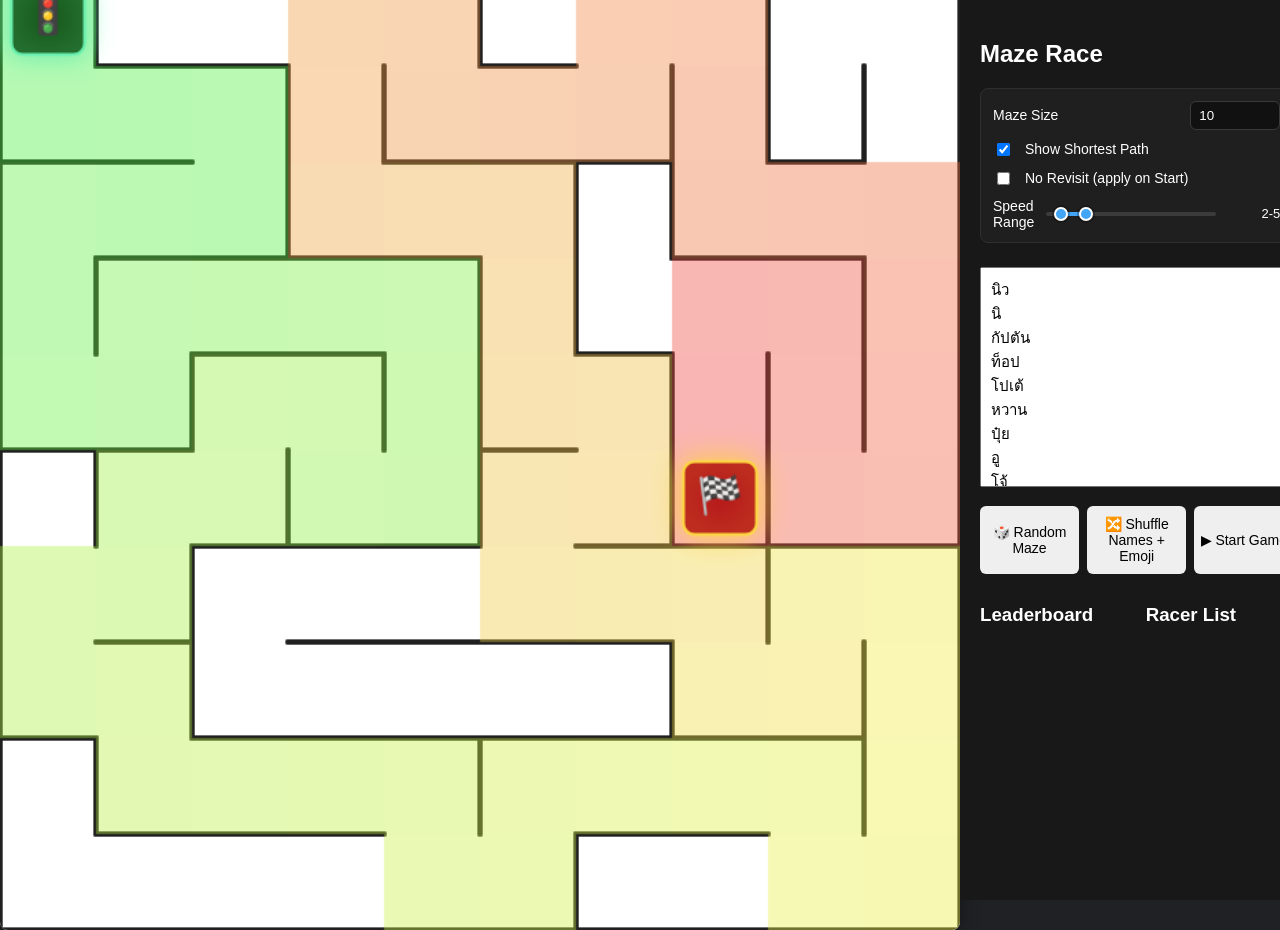
==== index.html @ c779e650 "- update Speed Range slider - add thinking bubble" ====
<!DOCTYPE html>
<html lang="en">
<head>
    <meta charset="UTF-8">
    <meta name="viewport" content="width=device-width, initial-scale=1.0">
    <title>Maze Race</title>

    <link rel="stylesheet" href="style.css">
</head>

<body>

<div id="container">

    <div id="leftPanel">

        <canvas id="mazeCanvas"></canvas>

    </div>

    <div id="rightPanel">

        <h2>Maze Race</h2>

        <div class="configPanel">

            <label class="configRow" for="mazeSizeInput">
                <span>Maze Size</span>
                <input id="mazeSizeInput" type="number" min="5" max="60" step="1" value="20">
            </label>

            <label class="configRow configToggle" for="toggleShortestPath">
                <input id="toggleShortestPath" type="checkbox">
                <span>Show Shortest Path</span>
            </label>

            <label class="configRow configToggle" for="toggleNoRevisit">
                <input id="toggleNoRevisit" type="checkbox">
                <span>No Revisit (apply on Start)</span>
            </label>

            <div class="configRow">
                <span>Speed Range</span>
                <div class="sliderGroup">
                    <div class="dualRange" id="speedDualRange">
                        <div class="dualRangeTrack"></div>
                        <div class="dualRangeFill" id="speedRangeFill"></div>
                        <input id="speedMinInput" type="range" min="1" max="20" step="1" value="2">
                        <input id="speedMaxInput" type="range" min="1" max="20" step="1" value="5">
                    </div>
                    <span id="speedRangeVal">2-5</span>
                </div>
            </div>

        </div>

        <textarea id="playerNames" placeholder="One player per line">นิว
นิ
กัปตัน
ท็อป
โปเต้
หวาน
ปุ๋ย
อู
โจ้
ออ
เบิร์ด
เต้
เอิร์น
เก้น
เอ้
พี
เปา
โต
โชค
ดรีม
ตี๋
เอก</textarea>

        <div class="buttonGroup">
            <button id="btnRandom">🎲 Random Maze</button>
            <button id="btnShuffle">🔀 Shuffle Names + Emoji</button>
            <button id="btnStart">▶ Start Game</button>
        </div>

        <div id="leaderboard">

            <div class="boardColumns">

                <div class="boardBlock">

                    <h3>Leaderboard</h3>

                    <ol id="ranking"></ol>

                </div>

                <div class="boardBlock">

                    <h3>Racer List</h3>

                    <ol id="racerList"></ol>

                </div>

            </div>

        </div>

    </div>

</div>

<script src="js/config.js"></script>
<script src="js/maze.js"></script>
<script src="js/renderer.js"></script>
<script src="js/player.js"></script>
<script src="js/ai.js"></script>
<script src="js/effects.js"></script>
<script src="js/ui.js"></script>
<script src="js/game.js"></script>
<script src="js/main.js"></script>

</body>
</html>
---- style.css ----
*{
    box-sizing:border-box;
}

body{

    margin:0;

    background:#202124;

    color:white;

    font-family:Segoe UI,Tahoma,sans-serif;

}

#container{

    display:flex;

    height:100vh;

}

#leftPanel{

    flex:1;

    display:flex;

    justify-content:center;

    align-items:center;

    background:#2b2b2b;

}

#mazeCanvas{

    width:960px;

    height:960px;

    background:white;

    border-radius:8px;

    box-shadow:0 0 20px rgba(0,0,0,.4);

}

#rightPanel{

    width:460px;

    background:#181818;

    padding:20px;

}

.configPanel{

    margin-top:8px;

    margin-bottom:14px;

    padding:12px;

    border:1px solid #2f2f2f;

    border-radius:8px;

    background:#1f1f1f;

}

.configRow{

    display:flex;

    align-items:center;

    justify-content:space-between;

    gap:12px;

    margin-bottom:10px;

    font-size:14px;

}

.configRow:last-child{

    margin-bottom:0;

}

.configRow input[type="number"]{

    width:90px;

    padding:6px 8px;

    border:1px solid #3a3a3a;

    border-radius:6px;

    background:#111;

    color:#fff;

}

.configToggle{

    justify-content:flex-start;

}

.sliderGroup{

    display:flex;

    align-items:center;

    gap:8px;

}

.sliderGroup input[type="range"]{

    width:120px;

    accent-color:#42A5F5;

    cursor:pointer;

}

.dualRange{

    position:relative;

    width:170px;

    height:26px;

}

.dualRangeTrack,
.dualRangeFill{

    position:absolute;

    left:0;

    top:50%;

    height:4px;

    transform:translateY(-50%);

    border-radius:999px;

}

.dualRangeTrack{

    width:100%;

    background:#3b3b3b;

}

.dualRangeFill{

    width:0;

    background:#42A5F5;

}

.dualRange input[type="range"]{

    position:absolute;

    left:0;

    top:0;

    width:100%;

    height:100%;

    margin:0;

    pointer-events:none;

    background:transparent;

    -webkit-appearance:none;

    appearance:none;

}

.dualRange input[type="range"]::-webkit-slider-runnable-track{

    height:4px;

    background:transparent;

}

.dualRange input[type="range"]::-webkit-slider-thumb{

    pointer-events:auto;

    width:14px;

    height:14px;

    border-radius:50%;

    border:2px solid #ffffff;

    background:#42A5F5;

    cursor:pointer;

    -webkit-appearance:none;

    margin-top:-5px;

    box-shadow:0 0 0 2px rgba(0,0,0,.25);

}

.dualRange input[type="range"]::-moz-range-track{

    height:4px;

    background:transparent;

}

.dualRange input[type="range"]::-moz-range-thumb{

    pointer-events:auto;

    width:14px;

    height:14px;

    border-radius:50%;

    border:2px solid #ffffff;

    background:#42A5F5;

    cursor:pointer;

    box-shadow:0 0 0 2px rgba(0,0,0,.25);

}

.sliderGroup span{

    width:56px;

    text-align:right;

    font-size:13px;

}

textarea{

    width:100%;

    height:220px;

    resize:none;

    margin-top:10px;

    margin-bottom:15px;

    padding:10px;

    font-size:15px;

}

.buttonGroup{

    display:flex;

    flex-direction:row;

    gap:8px;

}

.buttonGroup button{

    flex:1;

    font-size:14px;

    padding:10px 6px;

}

button{

    padding:12px;

    border:none;

    border-radius:6px;

    font-size:16px;

    cursor:pointer;

}

button:hover{

    opacity:.9;

}

#leaderboard{

    margin-top:30px;

}

#ranking,
#racerList{

    padding-left:20px;

}

.boardColumns{

    display:flex;

    gap:18px;

    align-items:flex-start;

}

.boardBlock{

    flex:1;

    min-width:0;

}

.boardBlock h3{

    margin-top:0;

}
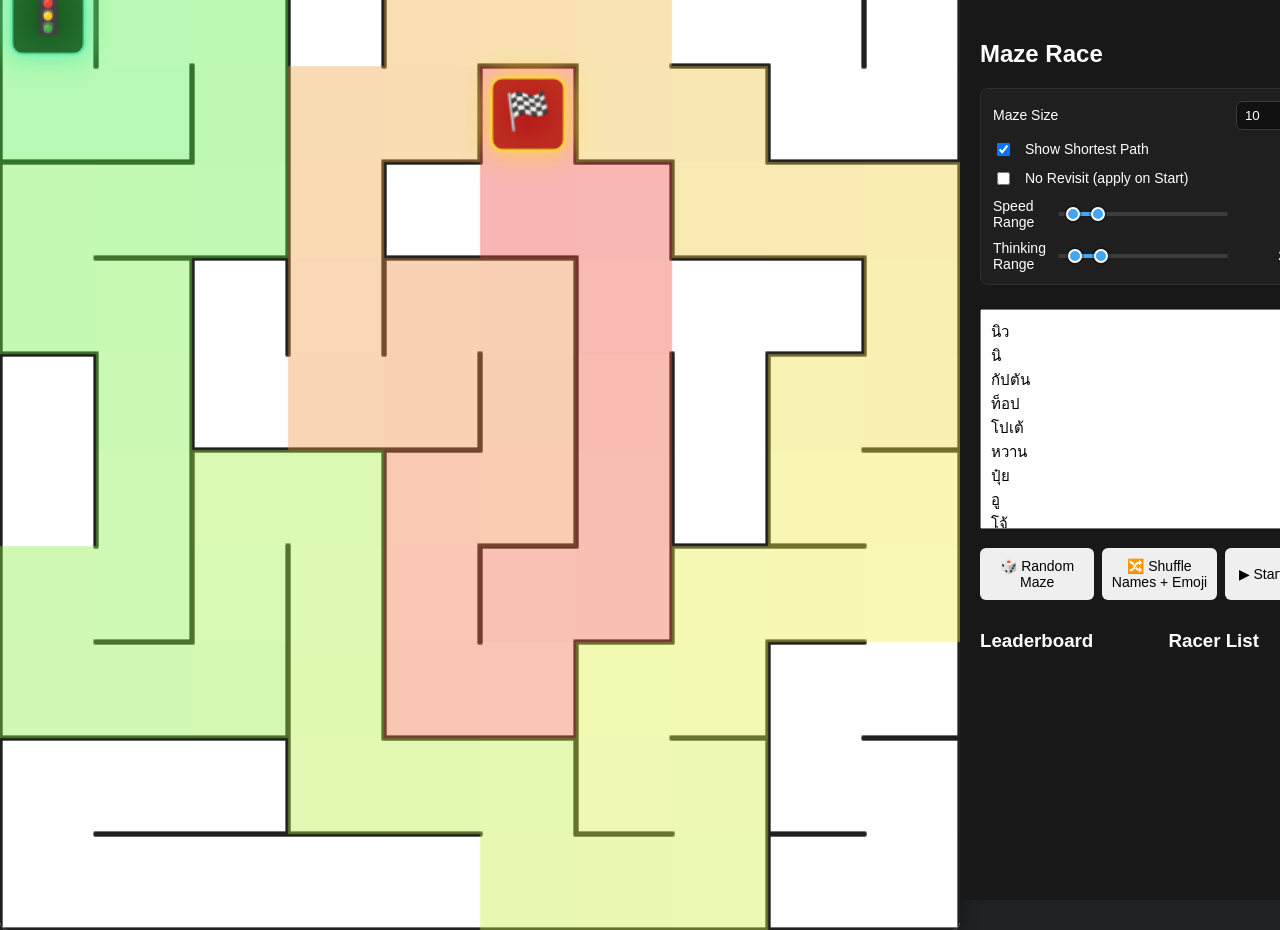
==== commit 4d66fd38: "adjustable thinking" ====
--- a/index.html
+++ b/index.html
@@ -49,6 +49,19 @@
                         <input id="speedMaxInput" type="range" min="1" max="20" step="1" value="5">
                     </div>
                     <span id="speedRangeVal">2-5</span>
+                </div>
+            </div>
+
+            <div class="configRow">
+                <span>Thinking Range</span>
+                <div class="sliderGroup">
+                    <div class="dualRange" id="thinkingDualRange">
+                        <div class="dualRangeTrack"></div>
+                        <div class="dualRangeFill" id="thinkingRangeFill"></div>
+                        <input id="thinkingMinInput" type="range" min="0" max="3000" step="100" value="0">
+                        <input id="thinkingMaxInput" type="range" min="0" max="3000" step="100" value="1000">
+                    </div>
+                    <span id="thinkingRangeVal">0-1000</span>
                 </div>
             </div>
 
--- a/style.css
+++ b/style.css
@@ -269,7 +269,7 @@
 
 .sliderGroup span{
 
-    width:56px;
+    width:90px;
 
     text-align:right;
 
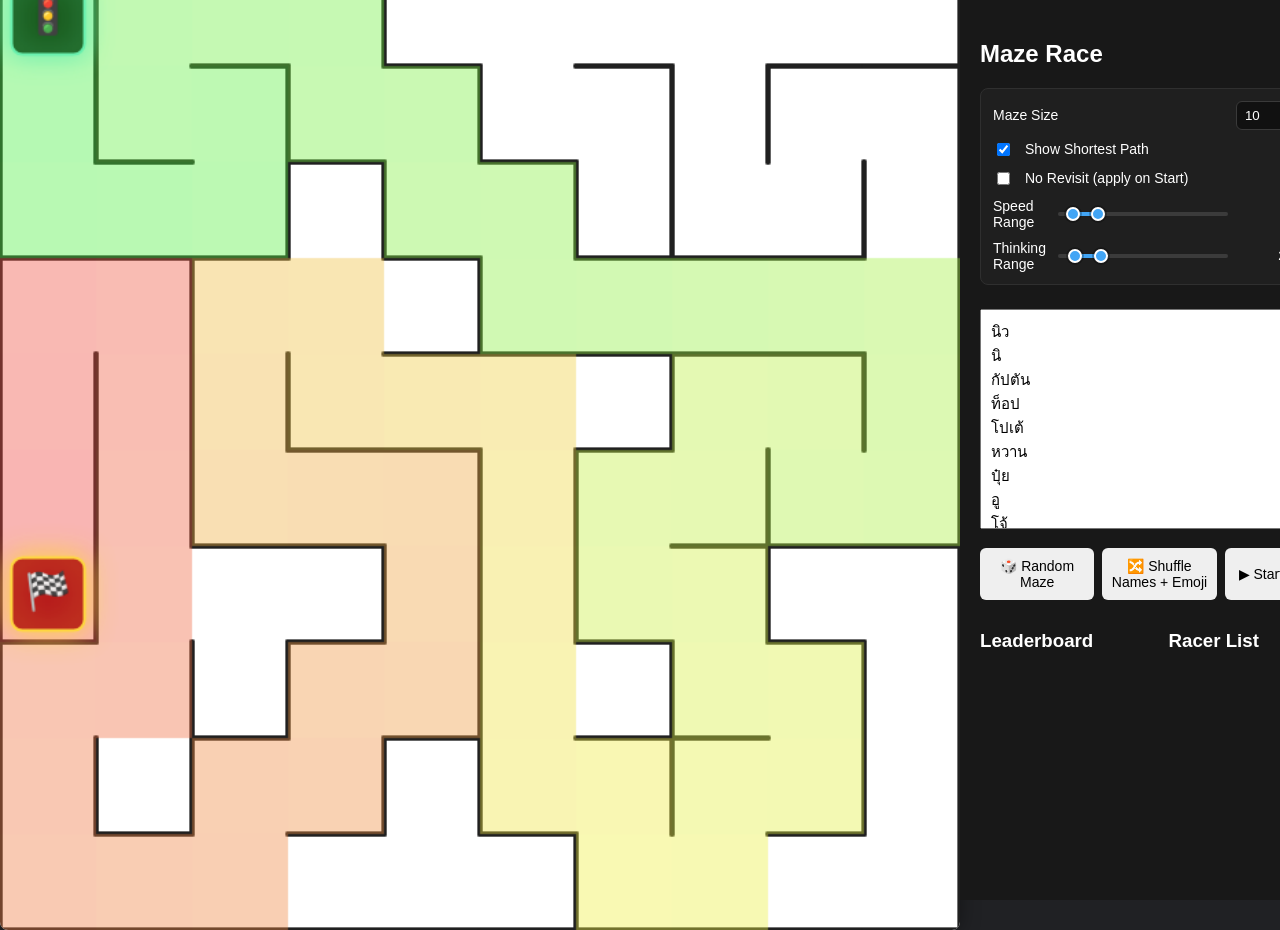
==== commit 07bf62c8: "Finish Podium Sequence" ====
--- a/index.html
+++ b/index.html
@@ -96,6 +96,10 @@
             <button id="btnStart">▶ Start Game</button>
         </div>
 
+        <div class="buttonGroup">
+            <button id="btnPodiumOk" style="display:none;">✅ ตกลง</button>
+        </div>
+
         <div id="leaderboard">
 
             <div class="boardColumns">
--- a/style.css
+++ b/style.css
@@ -315,6 +315,24 @@
 
 }
 
+#btnPodiumOk{
+
+    margin-top:8px;
+
+    background:#2E7D32;
+
+    color:#fff;
+
+    font-weight:700;
+
+}
+
+#btnPodiumOk:hover{
+
+    background:#388E3C;
+
+}
+
 button{
 
     padding:12px;
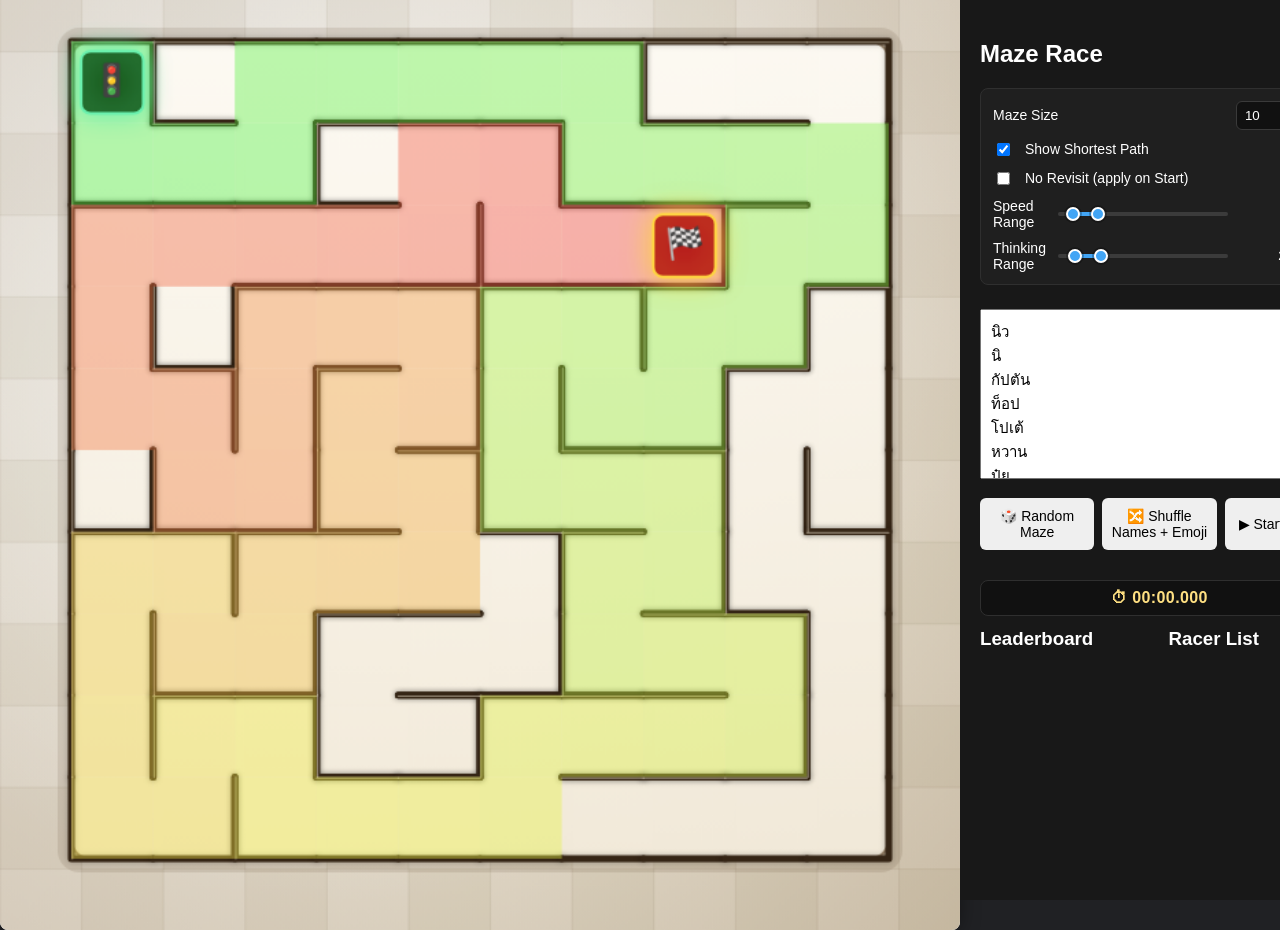
==== commit bb92dcb8: "add timer" ====
--- a/index.html
+++ b/index.html
@@ -102,6 +102,8 @@
 
         <div id="leaderboard">
 
+            <div id="raceTimer" aria-live="polite">⏱ 00:00.000</div>
+
             <div class="boardColumns">
 
                 <div class="boardBlock">
--- a/style.css
+++ b/style.css
@@ -281,7 +281,7 @@
 
     width:100%;
 
-    height:220px;
+    height:170px;
 
     resize:none;
 
@@ -356,6 +356,28 @@
 #leaderboard{
 
     margin-top:30px;
+
+}
+
+#raceTimer{
+
+    margin-bottom:12px;
+
+    padding:8px 10px;
+
+    border:1px solid #2f2f2f;
+
+    border-radius:8px;
+
+    background:#111;
+
+    color:#FFE082;
+
+    font-weight:700;
+
+    text-align:center;
+
+    letter-spacing:.4px;
 
 }
 
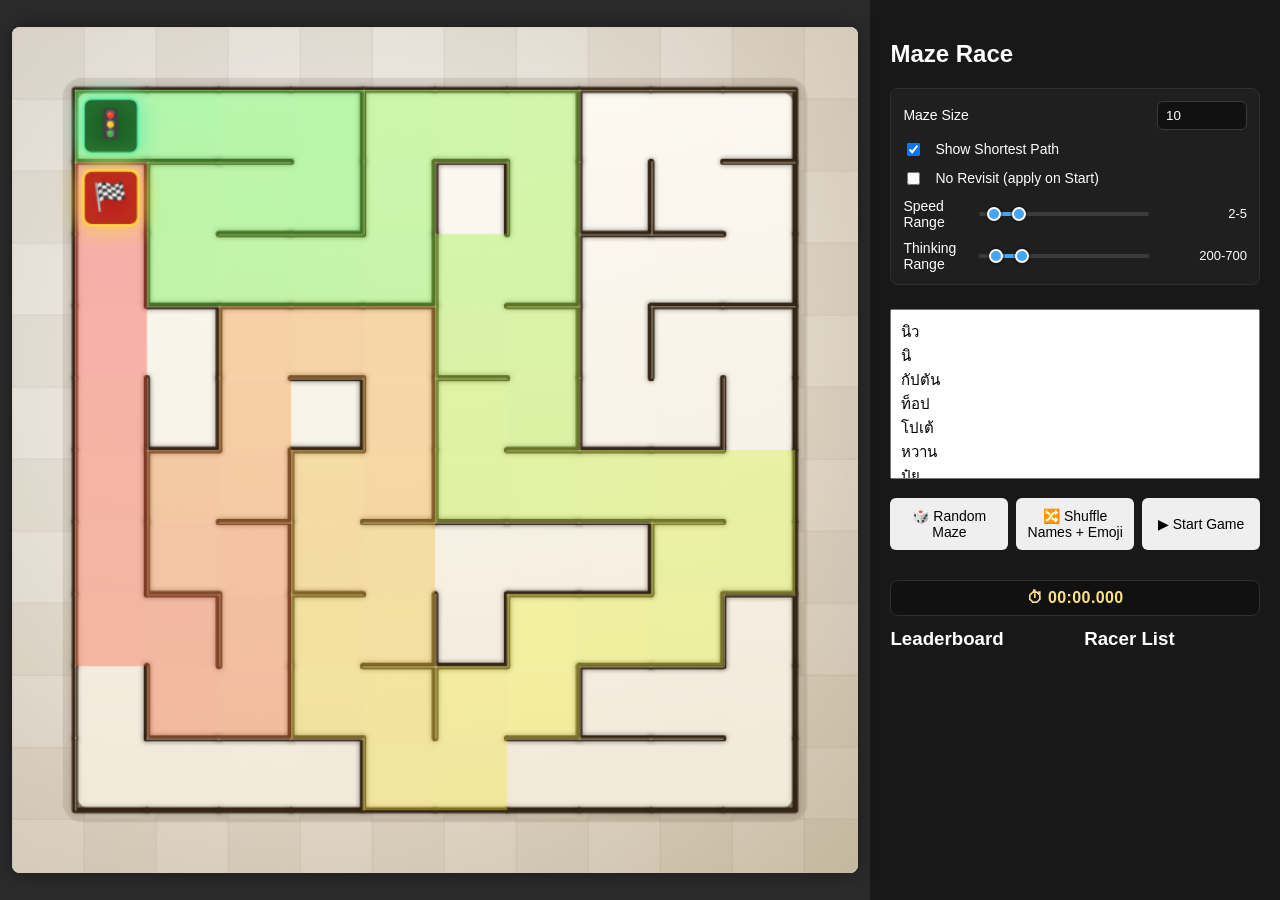
==== commit 893d18f1: "fixed no revisit mode should thinking too" ====
--- a/index.html
+++ b/index.html
@@ -15,6 +15,8 @@
     <div id="leftPanel">
 
         <canvas id="mazeCanvas"></canvas>
+
+        <button id="btnPodiumOk" style="display:none;">✅ ตกลง</button>
 
     </div>
 
@@ -96,10 +98,6 @@
             <button id="btnStart">▶ Start Game</button>
         </div>
 
-        <div class="buttonGroup">
-            <button id="btnPodiumOk" style="display:none;">✅ ตกลง</button>
-        </div>
-
         <div id="leaderboard">
 
             <div id="raceTimer" aria-live="polite">⏱ 00:00.000</div>
--- a/style.css
+++ b/style.css
@@ -12,13 +12,17 @@
 
     font-family:Segoe UI,Tahoma,sans-serif;
 
+    overflow:hidden;
+
 }
 
 #container{
 
     display:flex;
 
-    height:100vh;
+    height:100dvh;
+
+    overflow:hidden;
 
 }
 
@@ -26,21 +30,29 @@
 
     flex:1;
 
+    position:relative;
+
+    min-width:0;
+
     display:flex;
 
     justify-content:center;
 
     align-items:center;
 
+    padding:12px;
+
     background:#2b2b2b;
 
 }
 
 #mazeCanvas{
 
-    width:960px;
-
-    height:960px;
+    width:min(100%, calc(100dvh - 24px));
+
+    height:auto;
+
+    aspect-ratio:1 / 1;
 
     background:white;
 
@@ -52,11 +64,59 @@
 
 #rightPanel{
 
-    width:460px;
+    width:clamp(340px, 32vw, 460px);
 
     background:#181818;
 
     padding:20px;
+
+    height:100dvh;
+
+    overflow-y:auto;
+
+    overflow-x:hidden;
+
+}
+
+@media (max-width: 980px){
+
+    #container{
+
+        flex-direction:column;
+
+    }
+
+    #leftPanel{
+
+        flex:1;
+
+        min-height:44dvh;
+
+    }
+
+    #mazeCanvas{
+
+        width:min(100%, calc(56dvh - 24px));
+
+    }
+
+    #rightPanel{
+
+        width:100%;
+
+        height:56dvh;
+
+        padding:16px;
+
+    }
+
+    #btnPodiumOk{
+
+        bottom:14px;
+
+        min-width:160px;
+
+    }
 
 }
 
@@ -317,13 +377,25 @@
 
 #btnPodiumOk{
 
-    margin-top:8px;
+    position:absolute;
+
+    left:50%;
+
+    bottom:22px;
+
+    transform:translateX(-50%);
+
+    min-width:180px;
+
+    padding:10px 18px;
 
     background:#2E7D32;
 
     color:#fff;
 
     font-weight:700;
+
+    z-index:12;
 
 }
 
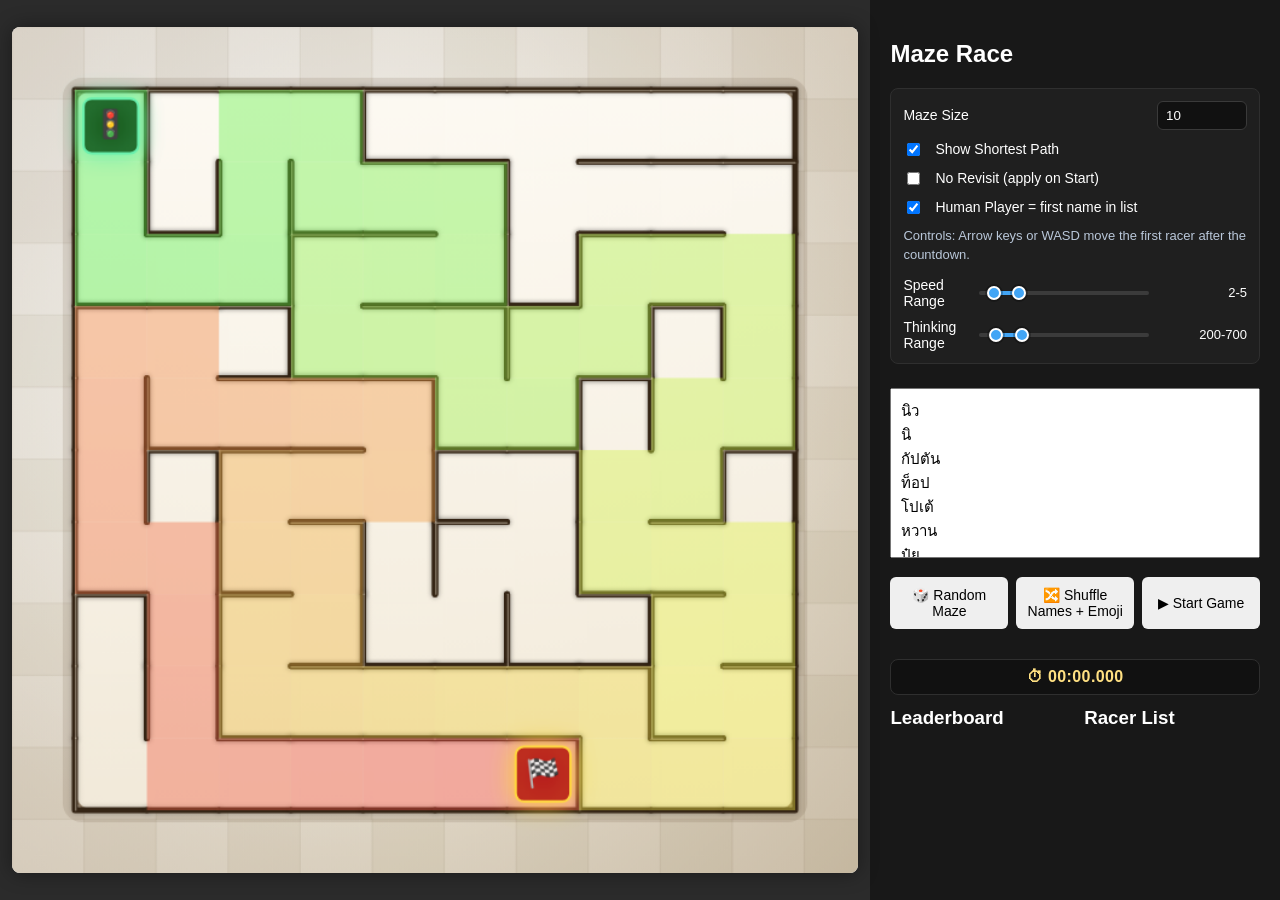
==== commit 365665ba: "add human" ====
--- a/index.html
+++ b/index.html
@@ -40,6 +40,13 @@
                 <input id="toggleNoRevisit" type="checkbox">
                 <span>No Revisit (apply on Start)</span>
             </label>
+
+            <label class="configRow configToggle" for="toggleHumanPlayer">
+                <input id="toggleHumanPlayer" type="checkbox" checked>
+                <span>Human Player = first name in list</span>
+            </label>
+
+            <p class="controlHint">Controls: Arrow keys or WASD move the first racer after the countdown.</p>
 
             <div class="configRow">
                 <span>Speed Range</span>
--- a/style.css
+++ b/style.css
@@ -158,6 +158,18 @@
 
 }
 
+.controlHint{
+
+    margin:0 0 12px;
+
+    color:#b9c7d9;
+
+    font-size:13px;
+
+    line-height:1.45;
+
+}
+
 .configRow input[type="number"]{
 
     width:90px;
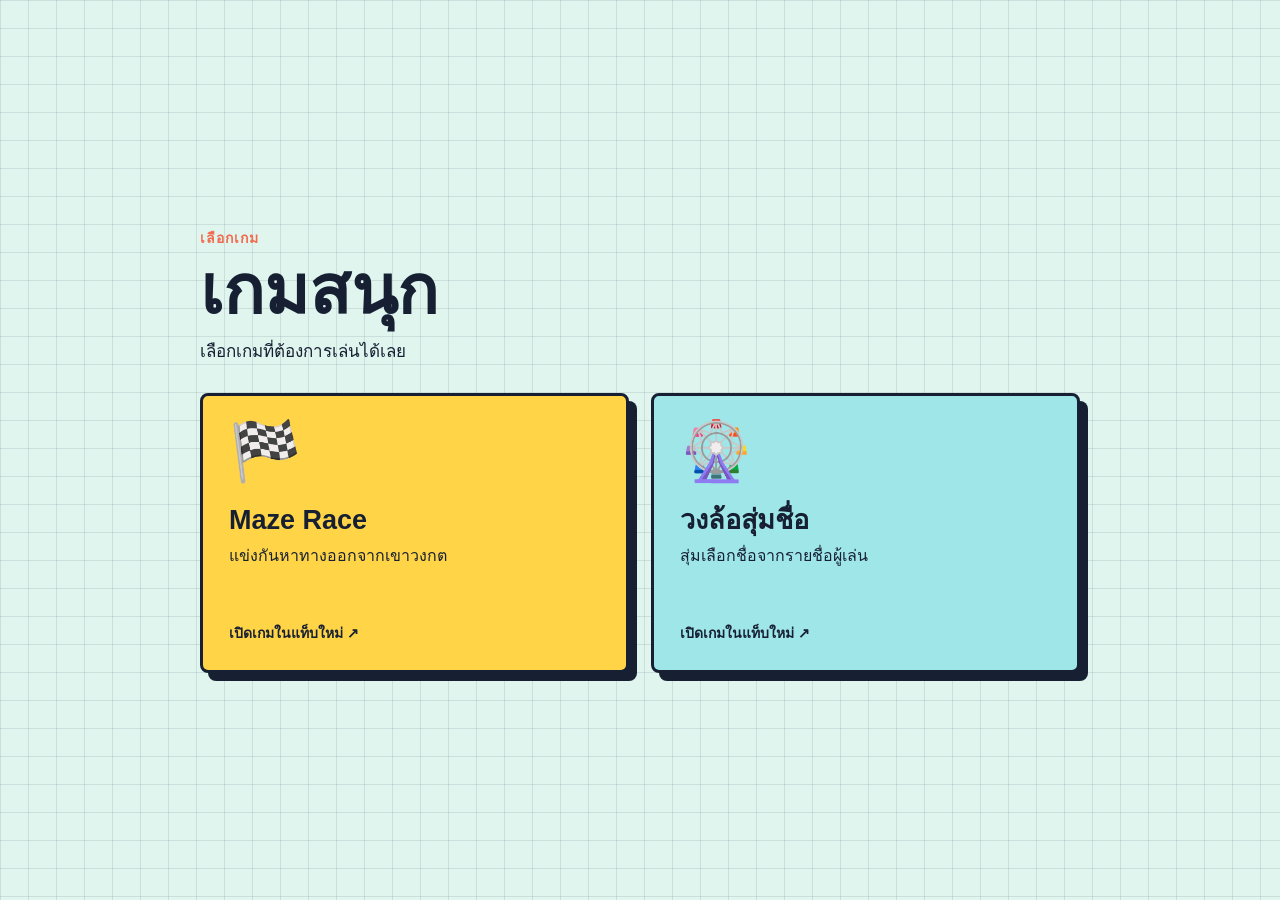
==== commit 7893edbf: "add select index page add wheel plate" ====
--- a/index.html
+++ b/index.html
@@ -1,149 +1,124 @@
-<!DOCTYPE html>
-<html lang="en">
+<!doctype html>
+<html lang="th">
 <head>
-    <meta charset="UTF-8">
-    <meta name="viewport" content="width=device-width, initial-scale=1.0">
-    <title>Maze Race</title>
+    <meta charset="utf-8">
+    <meta name="viewport" content="width=device-width, initial-scale=1">
+    <title>เกมสนุก</title>
+    <style>
+        :root {
+            --ink: #172033;
+            --paper: #fffdf6;
+            --sun: #ffd447;
+            --coral: #f06b4f;
+            --sky: #9ee6e8;
+            --line: #172033;
+        }
 
-    <link rel="stylesheet" href="style.css">
+        * { box-sizing: border-box; }
+
+        body {
+            min-height: 100vh;
+            margin: 0;
+            display: grid;
+            place-items: center;
+            color: var(--ink);
+            font-family: Tahoma, "Noto Sans Thai", sans-serif;
+            background-color: #dff5ee;
+            background-image: linear-gradient(rgba(23, 32, 51, .1) 1px, transparent 1px), linear-gradient(90deg, rgba(23, 32, 51, .1) 1px, transparent 1px);
+            background-size: 28px 28px;
+        }
+
+        main {
+            width: min(880px, calc(100% - 32px));
+            padding: 42px 0;
+        }
+
+        header { margin-bottom: 28px; }
+
+        .eyebrow {
+            margin: 0 0 8px;
+            color: var(--coral);
+            font-size: 14px;
+            font-weight: 800;
+            letter-spacing: 1px;
+            text-transform: uppercase;
+        }
+
+        h1 {
+            margin: 0;
+            font-family: Georgia, "Times New Roman", serif;
+            font-size: clamp(38px, 7vw, 68px);
+            font-weight: 800;
+            letter-spacing: 0;
+            line-height: 1;
+        }
+
+        .subtitle { margin: 13px 0 0; font-size: 17px; line-height: 1.6; }
+
+        .games {
+            display: grid;
+            grid-template-columns: repeat(2, minmax(0, 1fr));
+            gap: 22px;
+        }
+
+        .game-link {
+            min-height: 280px;
+            padding: 26px;
+            display: flex;
+            flex-direction: column;
+            align-items: flex-start;
+            border: 3px solid var(--line);
+            border-radius: 8px;
+            color: inherit;
+            text-decoration: none;
+            box-shadow: 8px 8px 0 var(--line);
+            transition: transform .15s ease, box-shadow .15s ease;
+        }
+
+        .game-link:hover, .game-link:focus-visible {
+            transform: translate(-4px, -4px);
+            box-shadow: 12px 12px 0 var(--line);
+        }
+
+        .game-link:focus-visible { outline: 3px solid var(--coral); outline-offset: 4px; }
+        .maze { background: var(--sun); }
+        .wheel { background: var(--sky); }
+
+        .game-icon { font-size: 58px; line-height: 1; }
+        h2 { margin: 24px 0 8px; font-size: 27px; line-height: 1.2; }
+        .game-link p { margin: 0; font-size: 16px; line-height: 1.55; }
+        .open { margin-top: auto; padding-top: 26px; font-size: 14px; font-weight: 800; }
+
+        @media (max-width: 620px) {
+            main { padding: 28px 0; }
+            .games { grid-template-columns: 1fr; }
+            .game-link { min-height: 230px; }
+        }
+    </style>
 </head>
+<body>
+    <main>
+        <header>
+            <p class="eyebrow">เลือกเกม</p>
+            <h1>เกมสนุก</h1>
+            <p class="subtitle">เลือกเกมที่ต้องการเล่นได้เลย</p>
+        </header>
 
-<body>
+        <section class="games" aria-label="รายการเกม">
+            <a class="game-link maze" href="maze-racer/index.html" target="_blank" rel="noopener">
+                <span class="game-icon" aria-hidden="true">🏁</span>
+                <h2>Maze Race</h2>
+                <p>แข่งกันหาทางออกจากเขาวงกต</p>
+                <span class="open">เปิดเกมในแท็บใหม่ ↗</span>
+            </a>
 
-<div id="container">
-
-    <div id="leftPanel">
-
-        <canvas id="mazeCanvas"></canvas>
-
-        <button id="btnPodiumOk" style="display:none;">✅ ตกลง</button>
-
-    </div>
-
-    <div id="rightPanel">
-
-        <h2>Maze Race</h2>
-
-        <div class="configPanel">
-
-            <label class="configRow" for="mazeSizeInput">
-                <span>Maze Size</span>
-                <input id="mazeSizeInput" type="number" min="5" max="60" step="1" value="20">
-            </label>
-
-            <label class="configRow configToggle" for="toggleShortestPath">
-                <input id="toggleShortestPath" type="checkbox">
-                <span>Show Shortest Path</span>
-            </label>
-
-            <label class="configRow configToggle" for="toggleNoRevisit">
-                <input id="toggleNoRevisit" type="checkbox">
-                <span>No Revisit (apply on Start)</span>
-            </label>
-
-            <label class="configRow configToggle" for="toggleHumanPlayer">
-                <input id="toggleHumanPlayer" type="checkbox" checked>
-                <span>Human Player = first name in list</span>
-            </label>
-
-            <p class="controlHint">Controls: Arrow keys or WASD move the first racer after the countdown.</p>
-
-            <div class="configRow">
-                <span>Speed Range</span>
-                <div class="sliderGroup">
-                    <div class="dualRange" id="speedDualRange">
-                        <div class="dualRangeTrack"></div>
-                        <div class="dualRangeFill" id="speedRangeFill"></div>
-                        <input id="speedMinInput" type="range" min="1" max="20" step="1" value="2">
-                        <input id="speedMaxInput" type="range" min="1" max="20" step="1" value="5">
-                    </div>
-                    <span id="speedRangeVal">2-5</span>
-                </div>
-            </div>
-
-            <div class="configRow">
-                <span>Thinking Range</span>
-                <div class="sliderGroup">
-                    <div class="dualRange" id="thinkingDualRange">
-                        <div class="dualRangeTrack"></div>
-                        <div class="dualRangeFill" id="thinkingRangeFill"></div>
-                        <input id="thinkingMinInput" type="range" min="0" max="3000" step="100" value="0">
-                        <input id="thinkingMaxInput" type="range" min="0" max="3000" step="100" value="1000">
-                    </div>
-                    <span id="thinkingRangeVal">0-1000</span>
-                </div>
-            </div>
-
-        </div>
-
-        <textarea id="playerNames" placeholder="One player per line">นิว
-นิ
-กัปตัน
-ท็อป
-โปเต้
-หวาน
-ปุ๋ย
-อู
-โจ้
-ออ
-เบิร์ด
-เต้
-เอิร์น
-เก้น
-เอ้
-พี
-เปา
-โต
-โชค
-ดรีม
-ตี๋
-เอก</textarea>
-
-        <div class="buttonGroup">
-            <button id="btnRandom">🎲 Random Maze</button>
-            <button id="btnShuffle">🔀 Shuffle Names + Emoji</button>
-            <button id="btnStart">▶ Start Game</button>
-        </div>
-
-        <div id="leaderboard">
-
-            <div id="raceTimer" aria-live="polite">⏱ 00:00.000</div>
-
-            <div class="boardColumns">
-
-                <div class="boardBlock">
-
-                    <h3>Leaderboard</h3>
-
-                    <ol id="ranking"></ol>
-
-                </div>
-
-                <div class="boardBlock">
-
-                    <h3>Racer List</h3>
-
-                    <ol id="racerList"></ol>
-
-                </div>
-
-            </div>
-
-        </div>
-
-    </div>
-
-</div>
-
-<script src="js/config.js"></script>
-<script src="js/maze.js"></script>
-<script src="js/renderer.js"></script>
-<script src="js/player.js"></script>
-<script src="js/ai.js"></script>
-<script src="js/effects.js"></script>
-<script src="js/ui.js"></script>
-<script src="js/game.js"></script>
-<script src="js/main.js"></script>
-
+            <a class="game-link wheel" href="wheel-plate/index.html" target="_blank" rel="noopener">
+                <span class="game-icon" aria-hidden="true">🎡</span>
+                <h2>วงล้อสุ่มชื่อ</h2>
+                <p>สุ่มเลือกชื่อจากรายชื่อผู้เล่น</p>
+                <span class="open">เปิดเกมในแท็บใหม่ ↗</span>
+            </a>
+        </section>
+    </main>
 </body>
 </html>
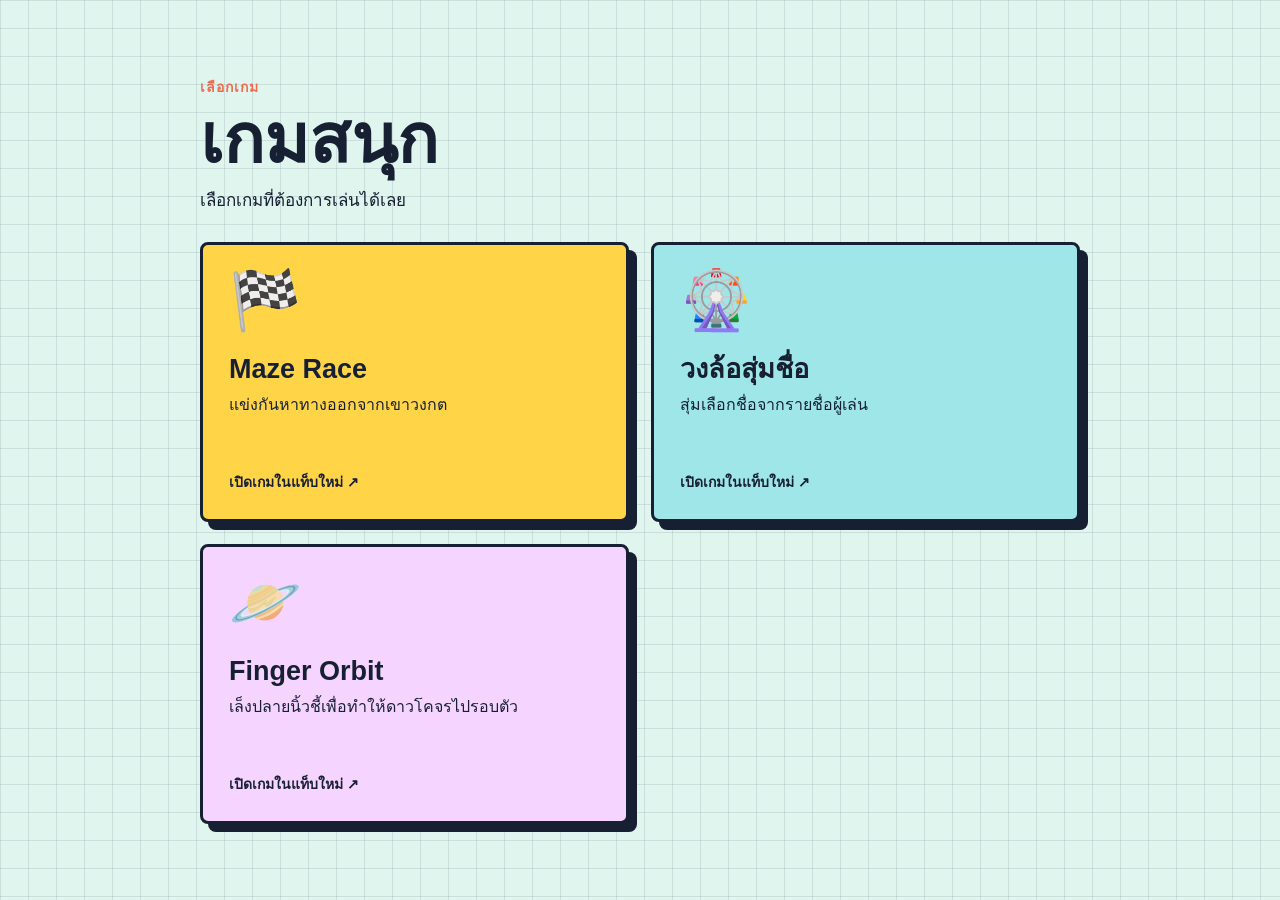
==== commit 2dd81f9e: "add finger-orbit/index.html" ====
--- a/index.html
+++ b/index.html
@@ -83,6 +83,7 @@
         .game-link:focus-visible { outline: 3px solid var(--coral); outline-offset: 4px; }
         .maze { background: var(--sun); }
         .wheel { background: var(--sky); }
+        .orbit { background: #f5d5ff; }
 
         .game-icon { font-size: 58px; line-height: 1; }
         h2 { margin: 24px 0 8px; font-size: 27px; line-height: 1.2; }
@@ -118,6 +119,13 @@
                 <p>สุ่มเลือกชื่อจากรายชื่อผู้เล่น</p>
                 <span class="open">เปิดเกมในแท็บใหม่ ↗</span>
             </a>
+
+            <a class="game-link orbit" href="finger-orbit/index.html" target="_blank" rel="noopener">
+                <span class="game-icon" aria-hidden="true">🪐</span>
+                <h2>Finger Orbit</h2>
+                <p>เล็งปลายนิ้วชี้เพื่อทำให้ดาวโคจรไปรอบตัว</p>
+                <span class="open">เปิดเกมในแท็บใหม่ ↗</span>
+            </a>
         </section>
     </main>
 </body>
